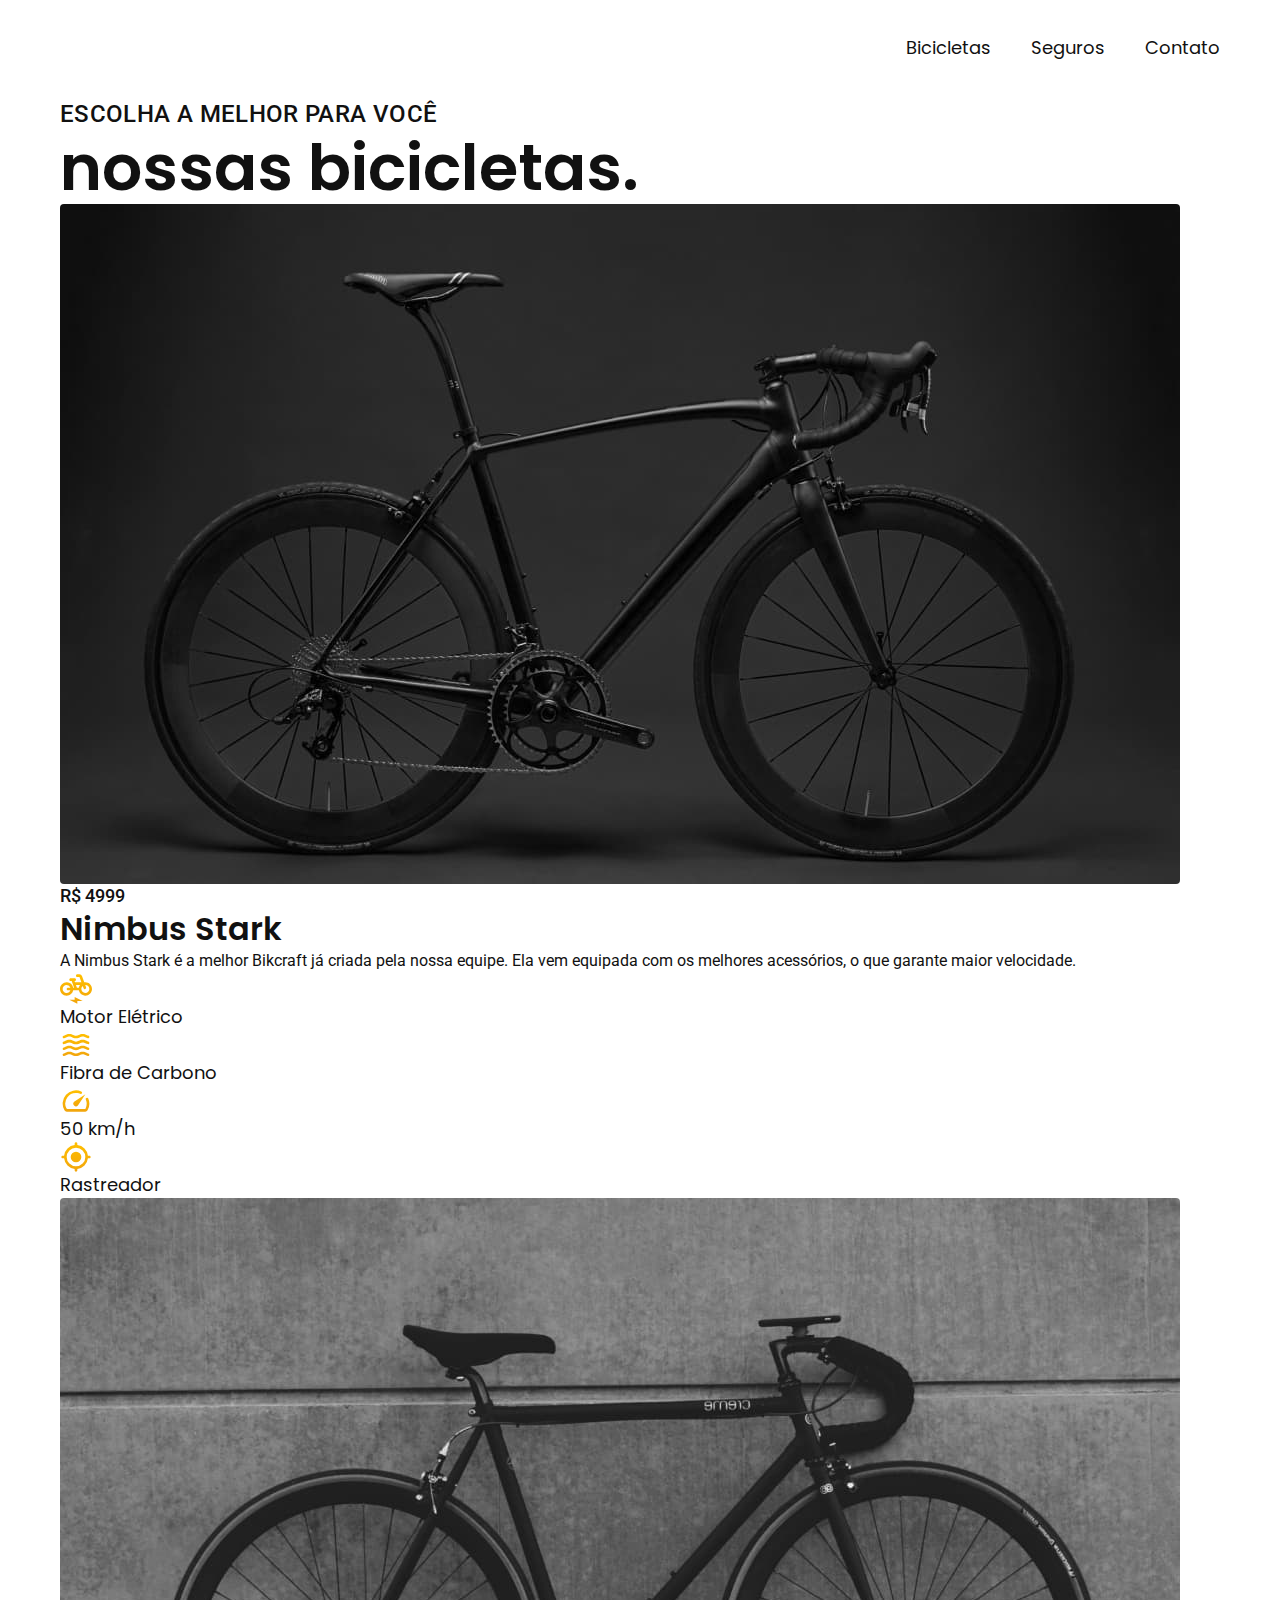
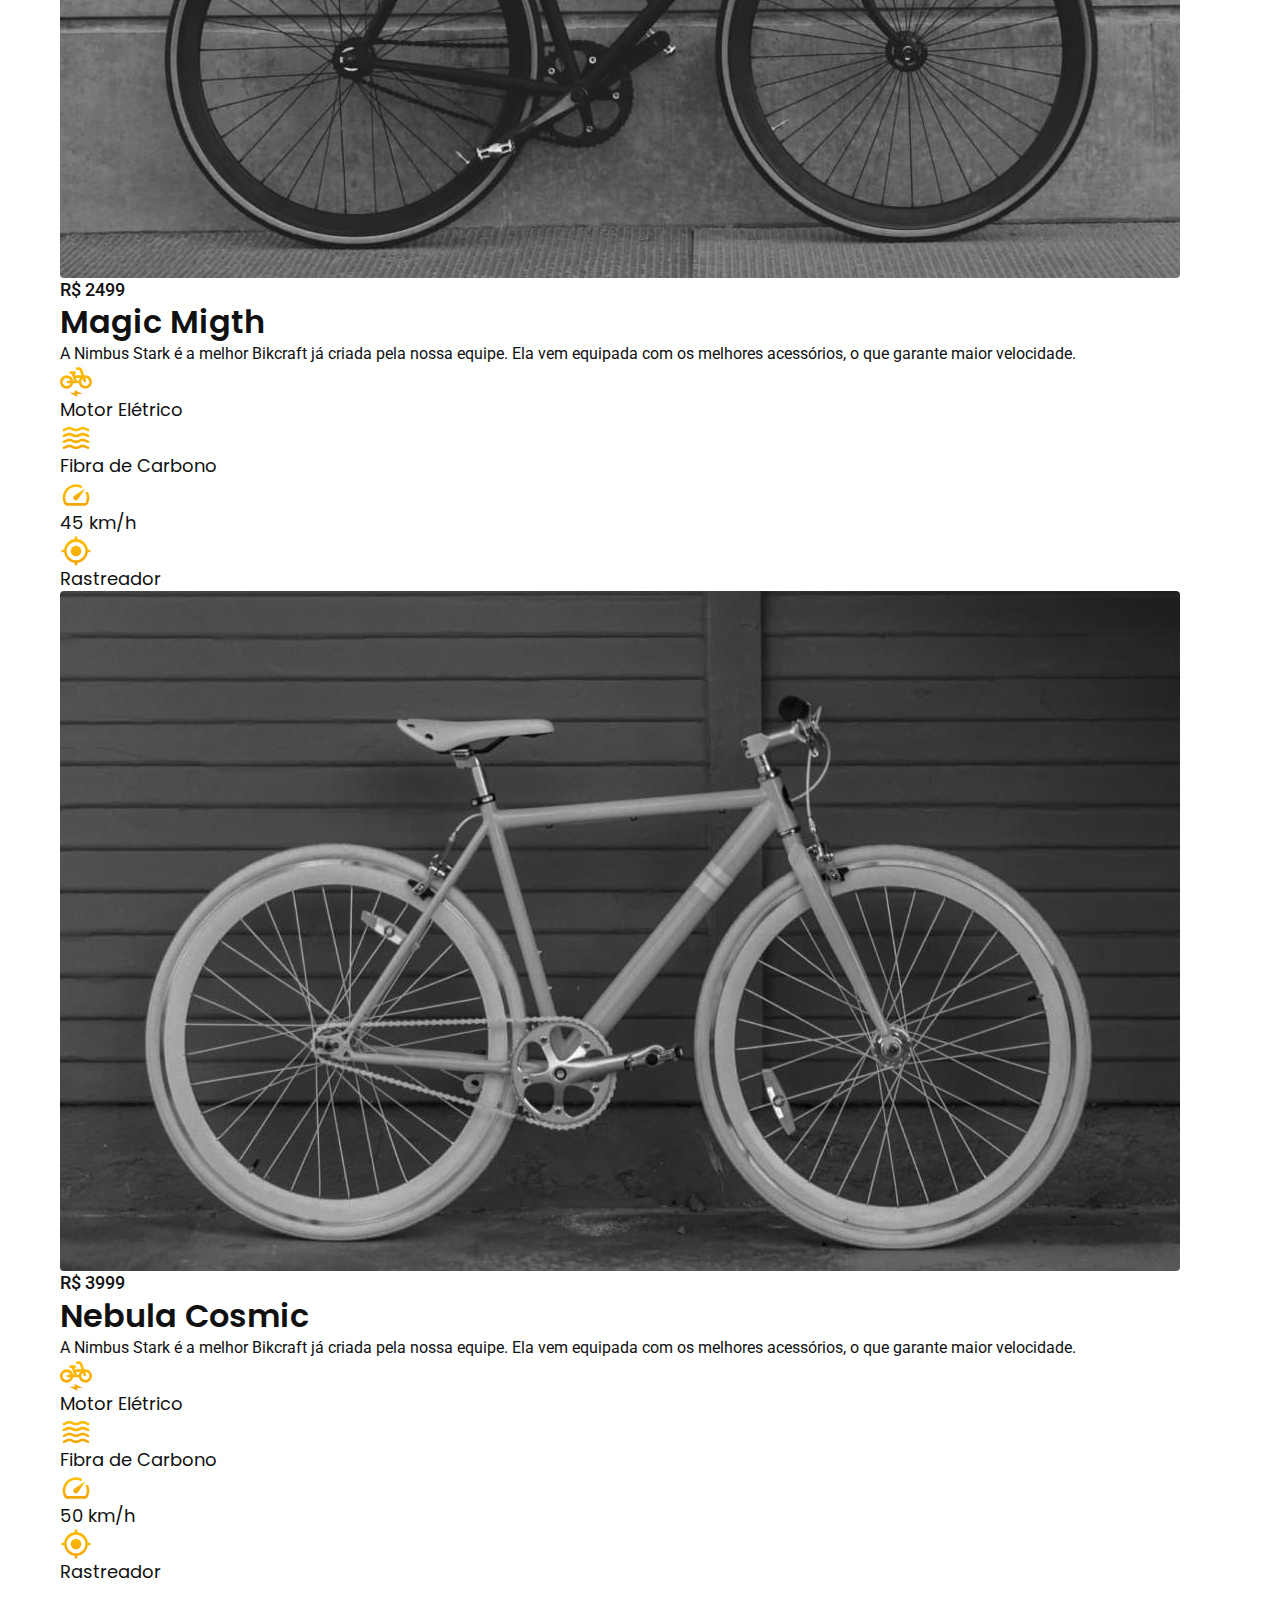
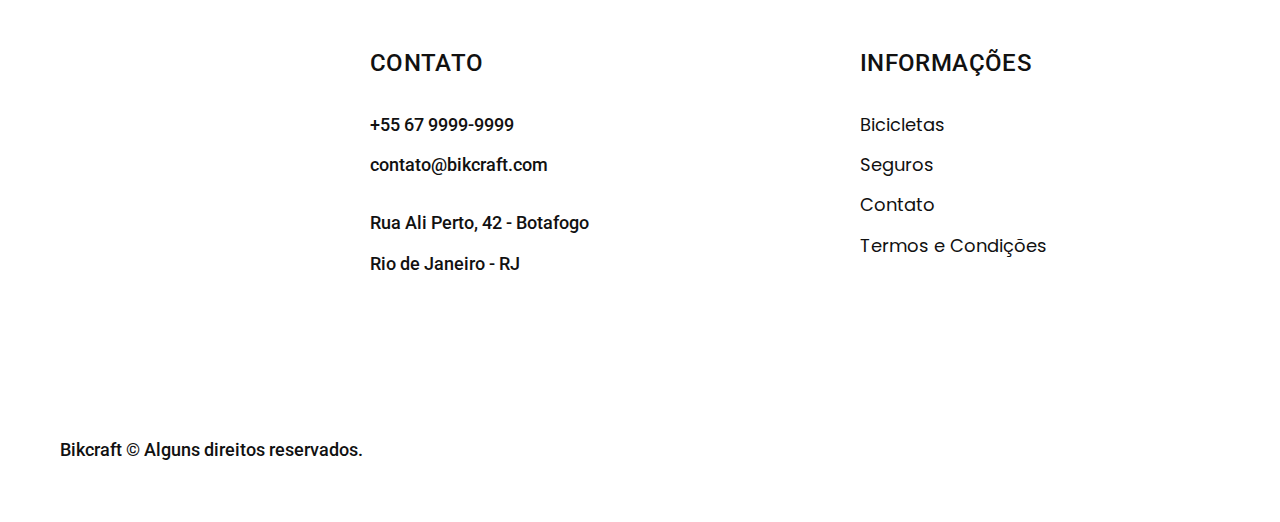
==== bicicletas.html @ 647a88c7 "1020-bicicletas1" ====
<!DOCTYPE html>

<html lang="pt-br">

<head>
  <meta charset="UTF-8">
  <meta name="viewport" content="width=device-width, initial-scale=1.0">
  <title>Bicicletas | Bikcraft</title>
  <meta name="description" content="Termos e Condições.">

  <link rel="stylesheet" href="./css/style.css">
  <link rel="preconnect" href="https://fonts.googleapis.com">
  <link rel="preconnect" href="https://fonts.gstatic.com" crossorigin>
  <link href="https://fonts.googleapis.com/css2?family=Merriweather:ital,wght@1,900&family=Poppins:wght@400;600&family=Roboto:wght@400;500&display=swap" rel="stylesheet">
</head>

<body id="bicicletas">
  <header class="header-bg">
    <div class="header container">
      <a href="./">
        <img src="./img/bikcraft.svg" alt="Bikcraft">
      </a>
      <nav aria-label="primaria">
        <ul class="header-menu font-1-m cor-0">
          <li><a href="./bicicletas/html">Bicicletas</a></li>
          <li><a href="./seguros/html">Seguros</a></li>
          <li><a href="./contato/html">Contato</a></li>
        </ul>
      </nav>
    </div>
  </header>
  <main>
    <div class="titulo-bg">
      <div class="titulo container">
        <p class="font-2-l-b cor-5">Escolha a melhor para você</p>
        <h3 class="font-1-xxl cor-0">nossas bicicletas<span class="cor-p1">.</span> </h3>
      </div>
    </div>

    <div class="bicicletas-bg">
      <div class="bicicletas container">
        <div class="bicicletas-imagem">
          <img src="./img/bicicletas/nimbus.jpg" alt="Bicicleta Preta">
          <span class="font-2-m cor-0">R$ 4999</span>
        </div>
        <div class="bicicletas-conteudo">
          <h2 class="font-1-xl">Nimbus Stark</h2>
          <p class="font-2-s cor-8">A Nimbus Stark é a melhor Bikcraft já criada pela nossa
            equipe. Ela vem equipada com os melhores acessórios, o que garante maior velocidade.</p>
          <ul class="font-1-m cor-8">
            <li><img src="./img/icones/eletrica.svg" alt="">
              Motor Elétrico
            </li>
            <li><img src="./img/icones/carbono.svg" alt="">
              Fibra de Carbono
            </li>
            <li><img src="./img/icones/velocidade.svg" alt="">
              50 km/h
            </li>
            <li><img src="./img/icones/rastreador.svg" alt="">
              Rastreador
            </li>
          </ul>
        </div>
      </div>
    </div>
    <div class="bicicletas-bg">
      <div class="bicicletas container">
        <div class="bicicletas-imagem">
          <img src="./img/bicicletas/magic.jpg" alt="Bicicleta Preta">
          <span class="font-2-m cor-0">R$ 2499</span>
        </div>
        <div class="bicicletas-conteudo">
          <h2 class="font-1-xl cor-0">Magic Migth</h2>
          <p class="font-2-s cor-5">A Nimbus Stark é a melhor Bikcraft já criada pela nossa
            equipe. Ela vem equipada com os melhores acessórios, o que garante maior velocidade.</p>
          <ul class="font-1-m cor-5">
            <li><img src="./img/icones/eletrica.svg" alt="">
              Motor Elétrico
            </li>
            <li><img src="./img/icones/carbono.svg" alt="">
              Fibra de Carbono
            </li>
            <li><img src="./img/icones/velocidade.svg" alt="">
              45 km/h
            </li>
            <li><img src="./img/icones/rastreador.svg" alt="">
              Rastreador
            </li>
          </ul>
        </div>
      </div>
    </div>
    <div class="bicicletas-bg">
      <div class="bicicletas container">
        <div class="bicicletas-imagem">
          <img src="./img/bicicletas/nebula.jpg" alt="Bicicleta Preta">
          <span class="font-2-m cor-0">R$ 3999</span>
        </div>
        <div class="bicicletas-conteudo">
          <h2 class="font-1-xl">Nebula Cosmic</h2>
          <p class="font-2-s cor-8">A Nimbus Stark é a melhor Bikcraft já criada pela nossa
            equipe. Ela vem equipada com os melhores acessórios, o que garante maior velocidade.</p>
          <ul class="font-1-m cor-8">
            <li><img src="./img/icones/eletrica.svg" alt="">
              Motor Elétrico
            </li>
            <li><img src="./img/icones/carbono.svg" alt="">
              Fibra de Carbono
            </li>
            <li><img src="./img/icones/velocidade.svg" alt="">
              50 km/h
            </li>
            <li><img src="./img/icones/rastreador.svg" alt="">
              Rastreador
            </li>
          </ul>
        </div>
      </div>
    </div>
  </main>
  <footer class="footer-bg">
    <div class="footer container">
      <img src="./img/bikcraft.svg" alt="Bikcraft">
      <div class="footer-contato">
        <h3 class="font-2-l-b cor-0">Contato</h3>
        <ul class="font-2-m cor-5">
          <li><a href="tel:+552199999999">+55 67 9999-9999</a></li>
          <li><a href="mailto:contato@bikcraft.com">contato@bikcraft.com</a></li>
          <li>Rua Ali Perto, 42 - Botafogo</li>
          <li>Rio de Janeiro - RJ</li>
        </ul>
        <div class="footer-redes">
          <a href="./">
            <img src="./img/redes/instagram.svg" alt="Instagram">
          </a>
          <a href="./">
            <img src="./img/redes/facebook.svg" alt="Facebook">
          </a>
          <a href="./">
            <img src="./img/redes/youtube.svg" alt="Youtube">
          </a>
        </div>
      </div>
      <div class="footer-informacoes">
        <h3 class="font-2-l-b cor-0">Informações</h3>
        <nav>
          <ul class="font-1-m cor-5">
            <li><a href="./bicicletas.html">Bicicletas</a></li>
            <li><a href="./seguros.html">Seguros</a></li>
            <li><a href="./contato.html">Contato</a></li>
            <li><a href="./termos.html">Termos e Condições</a></li>
          </ul>
        </nav>
      </div>
      <p class="footer-copy font-2-m cor-6">Bikcraft © Alguns direitos reservados.</p>
    </div>
    </div>

  </footer>
</body>

</html>
---- css/style.css ----
@import "./global/global.css";
@import "./utilidades/tipografia.css";
@import "./utilidades/cores.css";

@import "./global/header.css";
@import "./global/footer.css";

/* Utilidades */
@import "./utilidades/componentes.css";

/* Home */
@import "./home/introducao.css";
@import "./home/tecnologia.css";
@import "./home/parceiros.css";
@import "./home/depoimento.css";

/* Bicicletas */
@import "./bicicletas/bicicletas-lista.css";
@import "./bicicletas/bicicletas.css";

/* Seguros */
@import "./seguros/seguros.css";

/* Termos */
@import "./termos/termos.css";
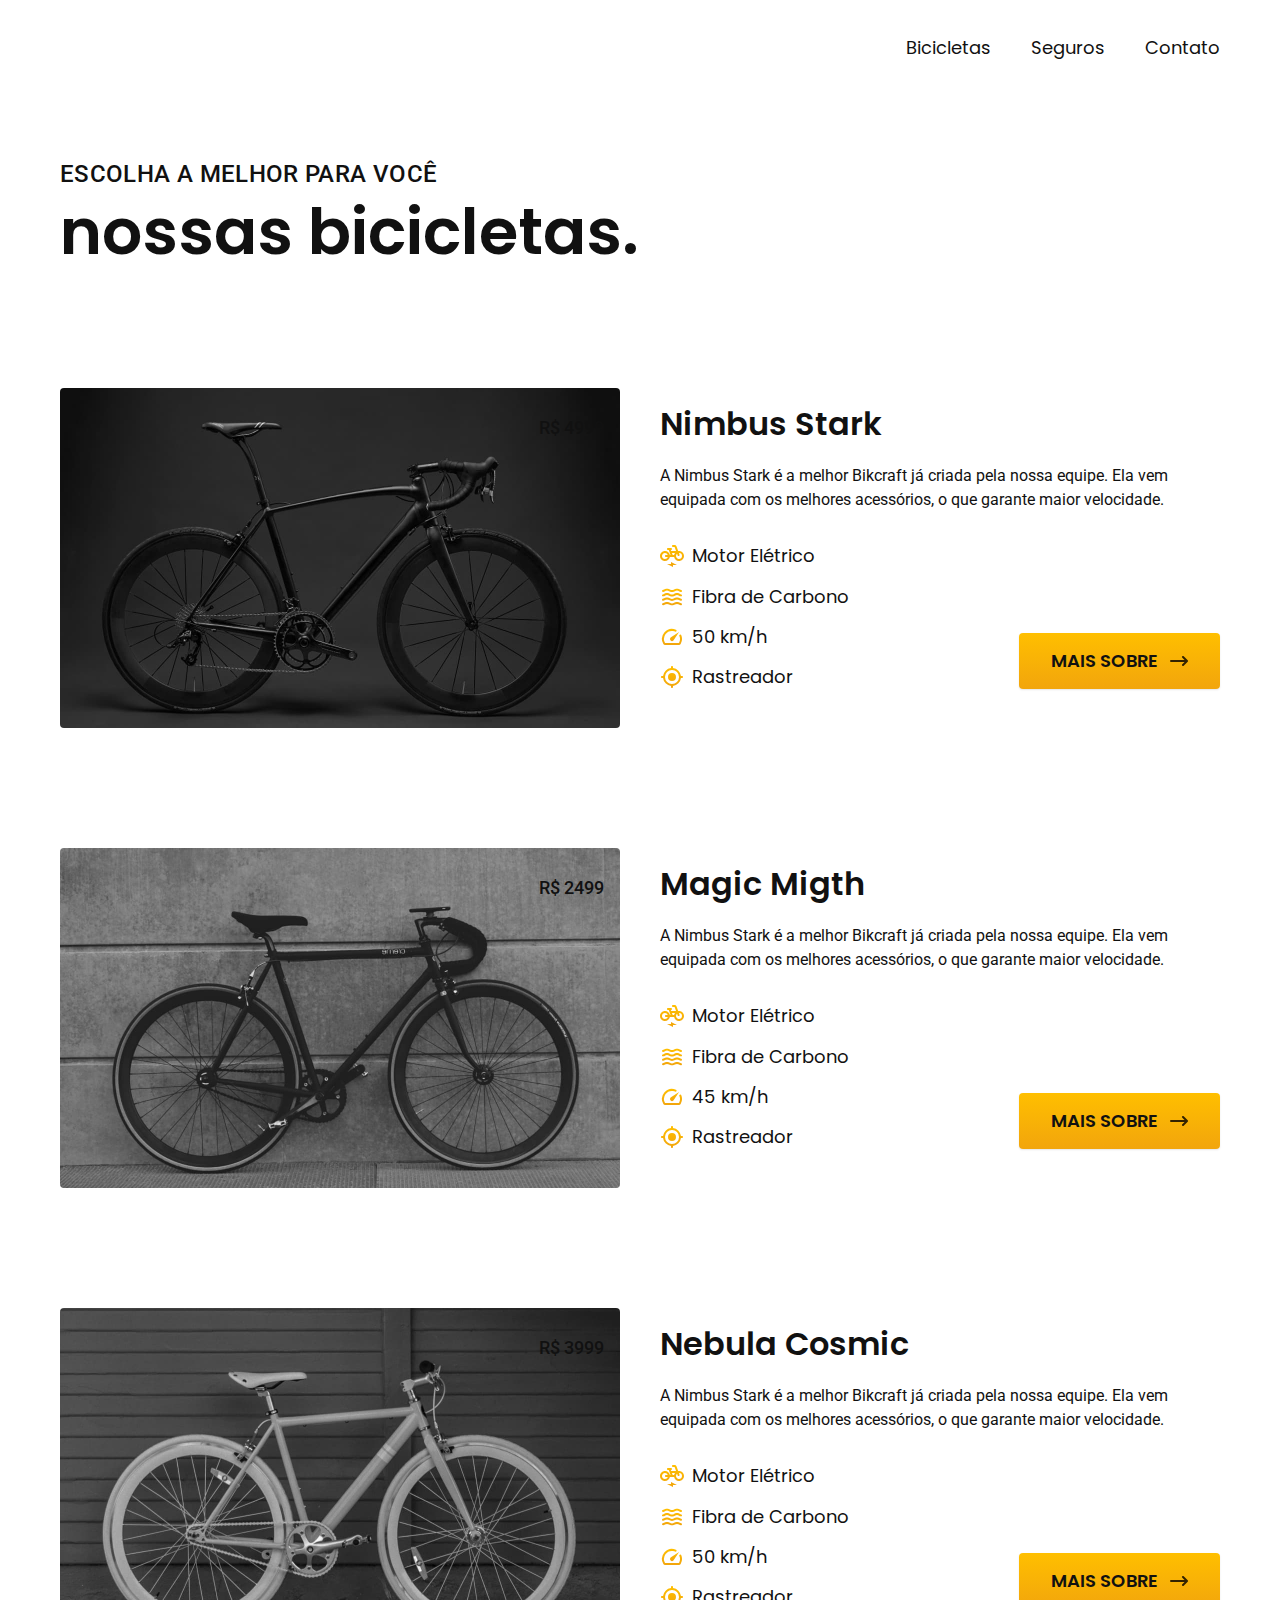
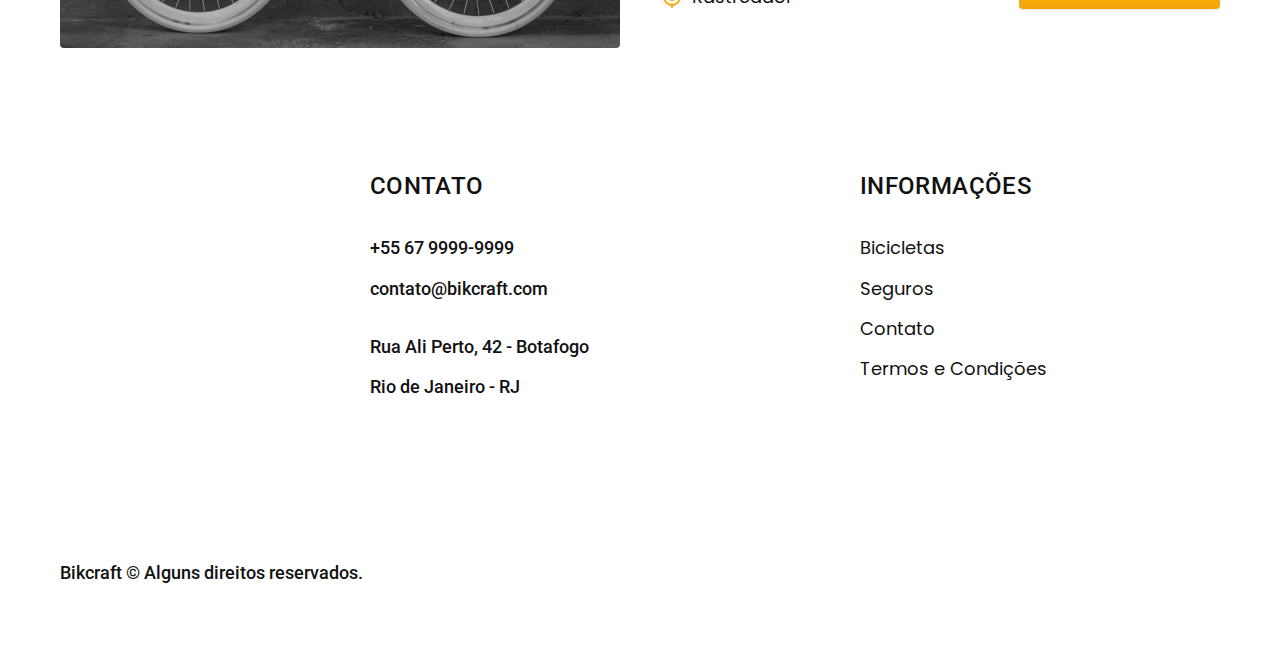
==== commit a1c49fc3: "1022-bicicletaInterna1" ====
--- a/bicicletas.html
+++ b/bicicletas.html
@@ -22,9 +22,9 @@
       </a>
       <nav aria-label="primaria">
         <ul class="header-menu font-1-m cor-0">
-          <li><a href="./bicicletas/html">Bicicletas</a></li>
-          <li><a href="./seguros/html">Seguros</a></li>
-          <li><a href="./contato/html">Contato</a></li>
+          <li><a href="./bicicletas.html">Bicicletas</a></li>
+          <li><a href="./seguros.html">Seguros</a></li>
+          <li><a href="./contato.html">Contato</a></li>
         </ul>
       </nav>
     </div>
@@ -37,33 +37,34 @@
       </div>
     </div>
 
-    <div class="bicicletas-bg">
-      <div class="bicicletas container">
-        <div class="bicicletas-imagem">
-          <img src="./img/bicicletas/nimbus.jpg" alt="Bicicleta Preta">
-          <span class="font-2-m cor-0">R$ 4999</span>
-        </div>
-        <div class="bicicletas-conteudo">
-          <h2 class="font-1-xl">Nimbus Stark</h2>
-          <p class="font-2-s cor-8">A Nimbus Stark é a melhor Bikcraft já criada pela nossa
-            equipe. Ela vem equipada com os melhores acessórios, o que garante maior velocidade.</p>
-          <ul class="font-1-m cor-8">
-            <li><img src="./img/icones/eletrica.svg" alt="">
-              Motor Elétrico
-            </li>
-            <li><img src="./img/icones/carbono.svg" alt="">
-              Fibra de Carbono
-            </li>
-            <li><img src="./img/icones/velocidade.svg" alt="">
-              50 km/h
-            </li>
-            <li><img src="./img/icones/rastreador.svg" alt="">
-              Rastreador
-            </li>
-          </ul>
-        </div>
+
+    <div class="bicicletas container">
+      <div class="bicicletas-imagem">
+        <img src="./img/bicicletas/nimbus.jpg" alt="Bicicleta Preta">
+        <span class="font-2-m cor-0">R$ 4999</span>
+      </div>
+      <div class="bicicletas-conteudo">
+        <h2 class="font-1-xl">Nimbus Stark</h2>
+        <p class="font-2-s cor-8">A Nimbus Stark é a melhor Bikcraft já criada pela nossa
+          equipe. Ela vem equipada com os melhores acessórios, o que garante maior velocidade.</p>
+        <ul class="font-1-m cor-8">
+          <li><img src="./img/icones/eletrica.svg" alt="">
+            Motor Elétrico
+          </li>
+          <li><img src="./img/icones/carbono.svg" alt="">
+            Fibra de Carbono
+          </li>
+          <li><img src="./img/icones/velocidade.svg" alt="">
+            50 km/h
+          </li>
+          <li><img src="./img/icones/rastreador.svg" alt="">
+            Rastreador
+          </li>
+        </ul>
+        <a class="botao seta" href="./bicicletas/nimbus.html">Mais Sobre</a>
       </div>
     </div>
+
     <div class="bicicletas-bg">
       <div class="bicicletas container">
         <div class="bicicletas-imagem">
@@ -88,36 +89,38 @@
               Rastreador
             </li>
           </ul>
+          <a class="botao seta" href="./bicicletas/magic.html">Mais Sobre</a>
         </div>
       </div>
     </div>
-    <div class="bicicletas-bg">
-      <div class="bicicletas container">
-        <div class="bicicletas-imagem">
-          <img src="./img/bicicletas/nebula.jpg" alt="Bicicleta Preta">
-          <span class="font-2-m cor-0">R$ 3999</span>
-        </div>
-        <div class="bicicletas-conteudo">
-          <h2 class="font-1-xl">Nebula Cosmic</h2>
-          <p class="font-2-s cor-8">A Nimbus Stark é a melhor Bikcraft já criada pela nossa
-            equipe. Ela vem equipada com os melhores acessórios, o que garante maior velocidade.</p>
-          <ul class="font-1-m cor-8">
-            <li><img src="./img/icones/eletrica.svg" alt="">
-              Motor Elétrico
-            </li>
-            <li><img src="./img/icones/carbono.svg" alt="">
-              Fibra de Carbono
-            </li>
-            <li><img src="./img/icones/velocidade.svg" alt="">
-              50 km/h
-            </li>
-            <li><img src="./img/icones/rastreador.svg" alt="">
-              Rastreador
-            </li>
-          </ul>
-        </div>
+
+    <div class="bicicletas container">
+      <div class="bicicletas-imagem">
+        <img src="./img/bicicletas/nebula.jpg" alt="Bicicleta Preta">
+        <span class="font-2-m cor-0">R$ 3999</span>
+      </div>
+      <div class="bicicletas-conteudo">
+        <h2 class="font-1-xl">Nebula Cosmic</h2>
+        <p class="font-2-s cor-8">A Nimbus Stark é a melhor Bikcraft já criada pela nossa
+          equipe. Ela vem equipada com os melhores acessórios, o que garante maior velocidade.</p>
+        <ul class="font-1-m cor-8">
+          <li><img src="./img/icones/eletrica.svg" alt="">
+            Motor Elétrico
+          </li>
+          <li><img src="./img/icones/carbono.svg" alt="">
+            Fibra de Carbono
+          </li>
+          <li><img src="./img/icones/velocidade.svg" alt="">
+            50 km/h
+          </li>
+          <li><img src="./img/icones/rastreador.svg" alt="">
+            Rastreador
+          </li>
+        </ul>
+        <a class="botao seta" href="./bicicletas/nebula.html">Mais Sobre</a>
       </div>
     </div>
+
   </main>
   <footer class="footer-bg">
     <div class="footer container">
--- a/css/style.css
+++ b/css/style.css
@@ -20,6 +20,8 @@
 
 /* Seguros */
 @import "./seguros/seguros.css";
+@import "./seguros/vantagens.css";
+@import "./seguros/perguntas.css";
 
 /* Termos */
 @import "./termos/termos.css";
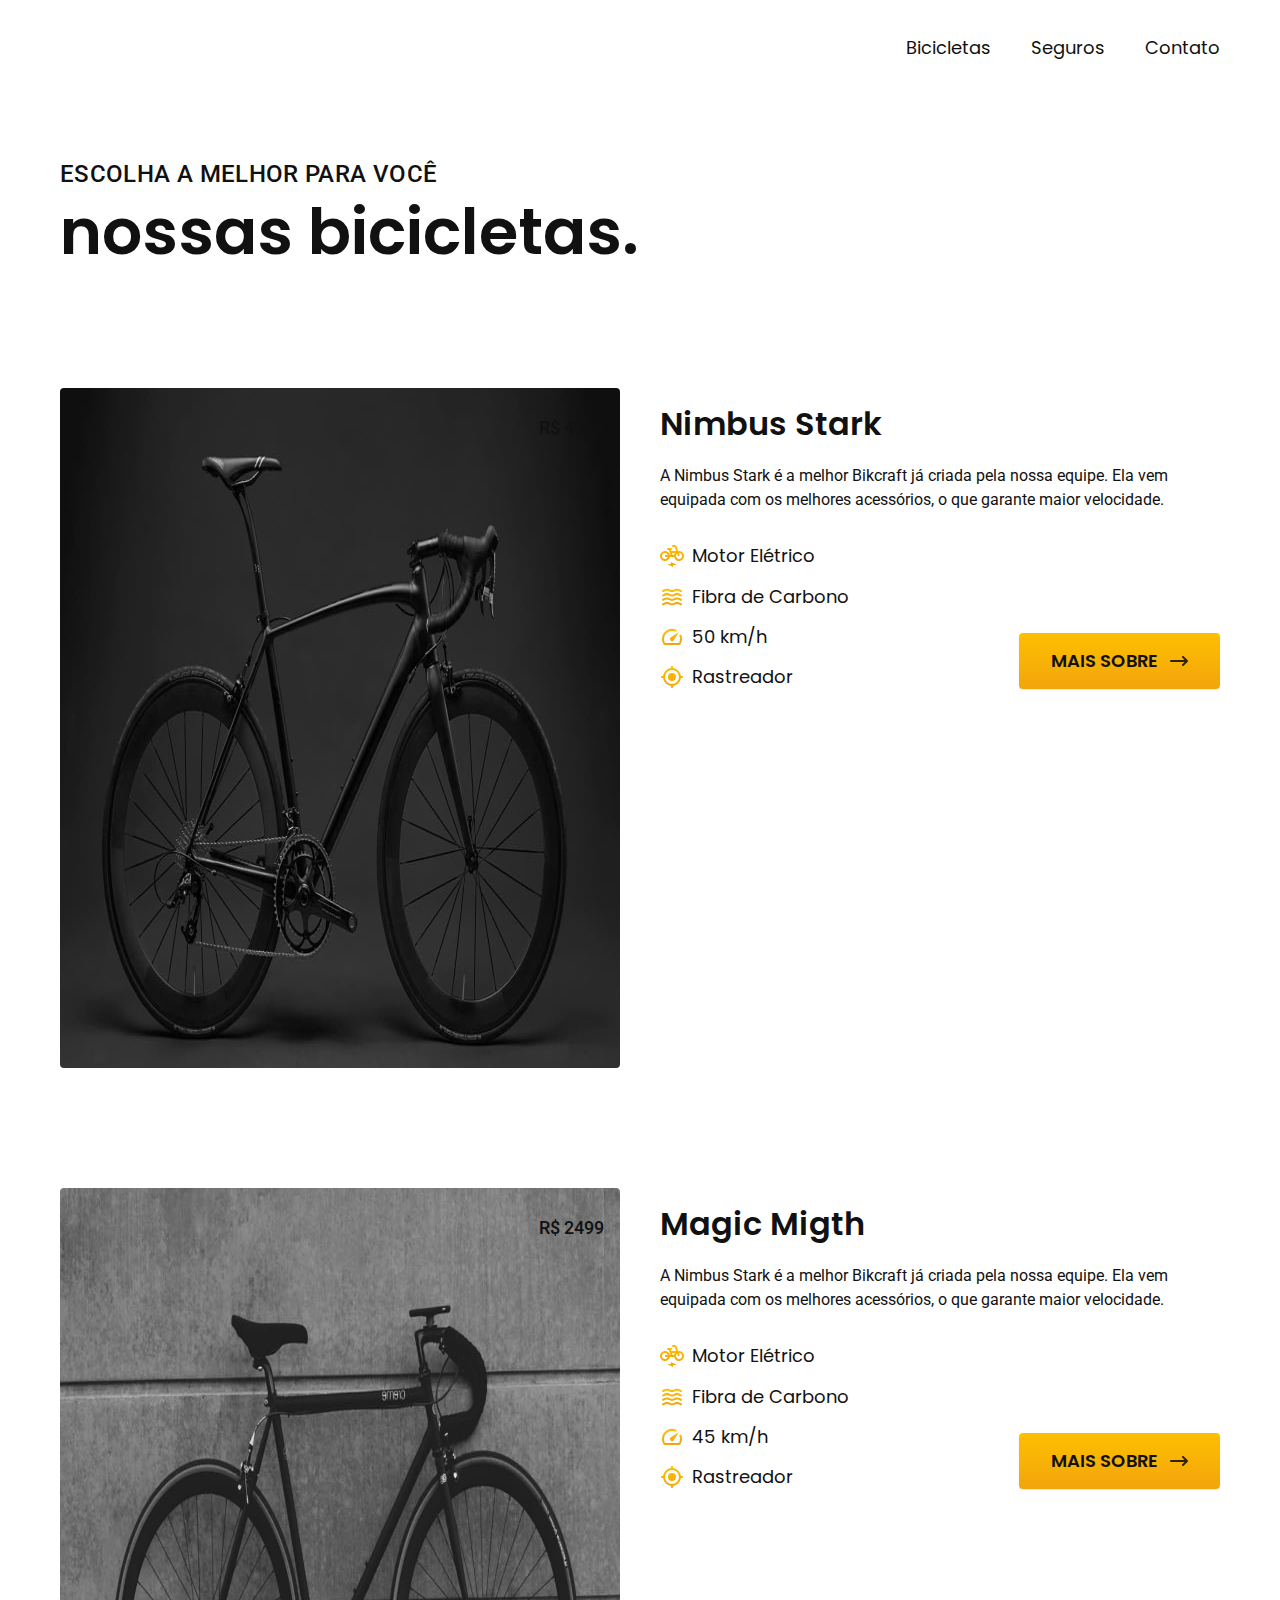
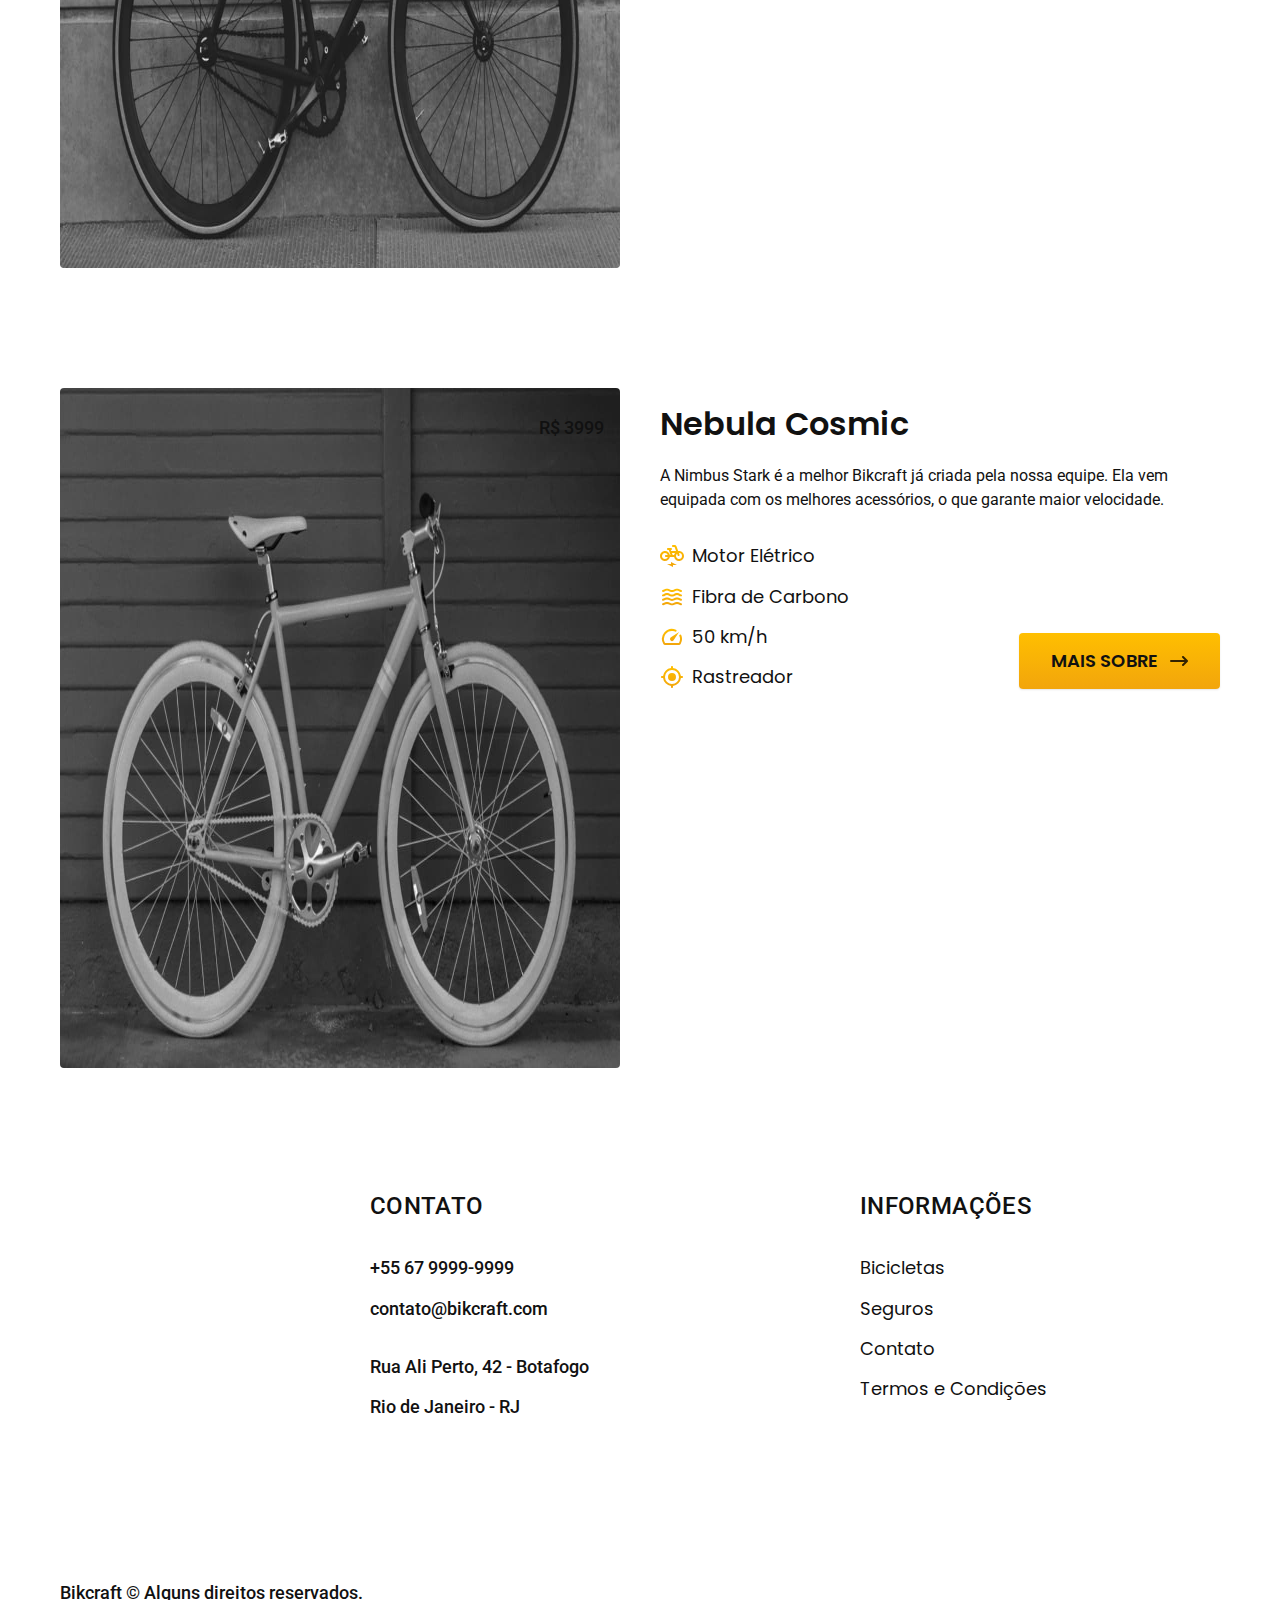
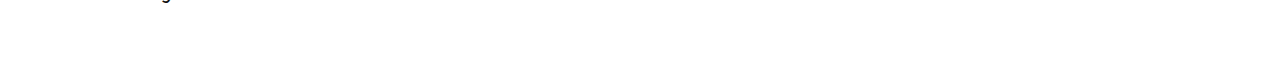
==== commit 4672ae9d: "tamImg-bicicletashtml" ====
--- a/bicicletas.html
+++ b/bicicletas.html
@@ -8,6 +8,7 @@
   <title>Bicicletas | Bikcraft</title>
   <meta name="description" content="Termos e Condições.">
 
+  <link rel="preload" href="./css/style.css" as="style">
   <link rel="stylesheet" href="./css/style.css">
   <link rel="preconnect" href="https://fonts.googleapis.com">
   <link rel="preconnect" href="https://fonts.gstatic.com" crossorigin>
@@ -18,7 +19,8 @@
   <header class="header-bg">
     <div class="header container">
       <a href="./">
-        <img src="./img/bikcraft.svg" alt="Bikcraft">
+        <img src="../img/bikcraft.svg" width="
+      136" height="32" alt="Bikcraft">
       </a>
       <nav aria-label="primaria">
         <ul class="header-menu font-1-m cor-0">
@@ -40,7 +42,7 @@
 
     <div class="bicicletas container">
       <div class="bicicletas-imagem">
-        <img src="./img/bicicletas/nimbus.jpg" alt="Bicicleta Preta">
+        <img src="./img/bicicletas/nimbus.jpg" width="1120" height="680" alt="Bicicleta Preta">
         <span class="font-2-m cor-0">R$ 4999</span>
       </div>
       <div class="bicicletas-conteudo">
@@ -68,7 +70,7 @@
     <div class="bicicletas-bg">
       <div class="bicicletas container">
         <div class="bicicletas-imagem">
-          <img src="./img/bicicletas/magic.jpg" alt="Bicicleta Preta">
+          <img src="./img/bicicletas/magic.jpg" width="1120" height="680" alt="Bicicleta Preta">
           <span class="font-2-m cor-0">R$ 2499</span>
         </div>
         <div class="bicicletas-conteudo">
@@ -96,7 +98,7 @@
 
     <div class="bicicletas container">
       <div class="bicicletas-imagem">
-        <img src="./img/bicicletas/nebula.jpg" alt="Bicicleta Preta">
+        <img src="./img/bicicletas/nebula.jpg" width="1120" height="680" alt="Bicicleta Preta">
         <span class="font-2-m cor-0">R$ 3999</span>
       </div>
       <div class="bicicletas-conteudo">
@@ -124,7 +126,8 @@
   </main>
   <footer class="footer-bg">
     <div class="footer container">
-      <img src="./img/bikcraft.svg" alt="Bikcraft">
+      <img src="../img/bikcraft.svg" width="
+      136" height="32" alt="Bikcraft">
       <div class="footer-contato">
         <h3 class="font-2-l-b cor-0">Contato</h3>
         <ul class="font-2-m cor-5">
@@ -134,14 +137,17 @@
           <li>Rio de Janeiro - RJ</li>
         </ul>
         <div class="footer-redes">
-          <a href="./">
-            <img src="./img/redes/instagram.svg" alt="Instagram">
+          <a href="../">
+            <img src="../img/redes/instagram.svg" width="
+            32" height="32" alt="Instagram">
           </a>
-          <a href="./">
-            <img src="./img/redes/facebook.svg" alt="Facebook">
+          <a href="../">
+            <img src="../img/redes/facebook.svg" width="
+            32" height="32" alt="Facebook">
           </a>
-          <a href="./">
-            <img src="./img/redes/youtube.svg" alt="Youtube">
+          <a href="../">
+            <img src="../img/redes/youtube.svg" width="
+            32" height="32" alt="Youtube">
           </a>
         </div>
       </div>
--- a/css/style.css
+++ b/css/style.css
@@ -7,6 +7,7 @@
 
 /* Utilidades */
 @import "./utilidades/componentes.css";
+@import "./utilidades/formulario.css";
 
 /* Home */
 @import "./home/introducao.css";
@@ -18,10 +19,18 @@
 @import "./bicicletas/bicicletas-lista.css";
 @import "./bicicletas/bicicletas.css";
 
+/* Bicicleta */
+@import "./bicicleta/bicicleta.css";
+@import "./bicicleta/seguro.css";
+
 /* Seguros */
 @import "./seguros/seguros.css";
 @import "./seguros/vantagens.css";
 @import "./seguros/perguntas.css";
 
+/* Contato */
+@import "./contato/contato.css";
+@import "./contato/lojas.css";
+
 /* Termos */
 @import "./termos/termos.css";
--- a/css/style.css
+++ b/css/style.css
@@ -7,6 +7,7 @@
 
 /* Utilidades */
 @import "./utilidades/componentes.css";
+@import "./utilidades/formulario.css";
 
 /* Home */
 @import "./home/introducao.css";
@@ -18,10 +19,18 @@
 @import "./bicicletas/bicicletas-lista.css";
 @import "./bicicletas/bicicletas.css";
 
+/* Bicicleta */
+@import "./bicicleta/bicicleta.css";
+@import "./bicicleta/seguro.css";
+
 /* Seguros */
 @import "./seguros/seguros.css";
 @import "./seguros/vantagens.css";
 @import "./seguros/perguntas.css";
 
+/* Contato */
+@import "./contato/contato.css";
+@import "./contato/lojas.css";
+
 /* Termos */
 @import "./termos/termos.css";
